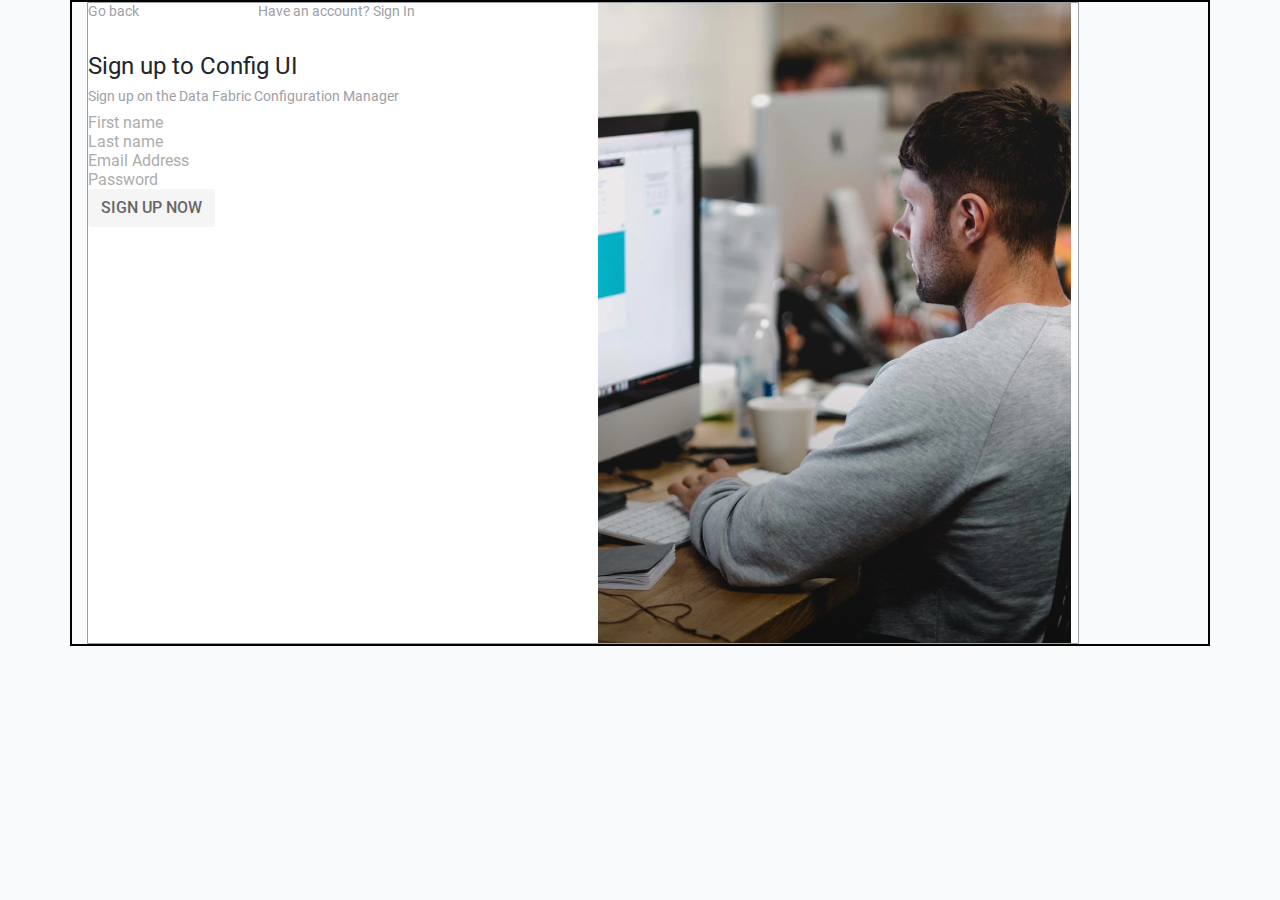
==== authentification.html @ 9f2aecda "auth" ====
<!DOCTYPE html>
<html dir="ltr" lang="en">

<head>
	<title>Authentification</title>
	<!-- Always force latest IE rendering engine or request Chrome Frame -->
	<meta http-equiv="X-UA-Compatible" content="IE=edge,chrome=1">
	<!-- meta character set -->
	<meta charset="UTF-8" />
	<!-- Mobile Specific Meta -->
	<meta name="viewport" content="width=device-width, initial-scale=1, shrink-to-fit=no">
	<!-- Meta Description, Keywords and Author -->
	<meta name="Keywords" content="">
	<meta name="author" content="">
	<meta name="Description" content="">

	<!-- Stylesheet
	================================================== -->
	<link rel="stylesheet" href="./assets/css/style.css">

	<!-- Favicon
	================================================== -->
	<!-- <link rel="shortcut icon" href="./assets/img/logo/favicon.ico"> -->

</head>
<body class="container">
	<section id="authentification">
		<div class="row justify-content-center">
			<div class="col-md-6 col-sm-12">
				<div class="row">
					<h6 class="col-md-4 col-sm-12">Go back</h6>
					<h6 class="col-md-8 col-sm-12">Have an account? Sign In</h6>
				</div>
				<div>
					<h1>Sign up to Config UI</h1>
					<h6>Sign up on the  Data Fabric Configuration Manager</h6>
				</div>
				<form  action="http://127.0.0.1:5500/profil.html">
					<div>
						<input type="text" name="first-name" id="First-name" placeholder="First name">
						<label for="First-name"></label>
					</div>
					<div>
						<input type="text" name="last-name" id="Last-name" placeholder="Last name">
						<label for="Last-name"></label>
					</div>
					<div>
						<input type="text" name="email-address" id="Email-Address" placeholder="Email Address">
						<label for="Email-Address"></label>
					</div>
					<div>
						<input type="text" name="password" id="Password" placeholder="Password">
						<label for="Password"></label>
					</div>
					<input class="btn" type="submit" value="SIGN UP NOW">
				</form>
			</div>
			<div class="col-md-6 col-sm-12">
				<img src="assets/img/auth-image.png" alt="auth-image">
			</div>
		</div>
	</section>
</body>


<!-- Plugins
	================================================== -->

	<!-- jQuery -->
    <script src="./assets/js/jquery-3.4.1.slim.min.js"></script>
	<!-- Bootstrap -->
	<script src="./assets/js/bootstrap.min.js"></script>
	<!-- Owl Carousel -->
	<script src="./assets/js/owl.carousel.min.js"></script>
	<!-- Application -->
	<script src="./assets/js/main.js"></script>
</body>

</html>
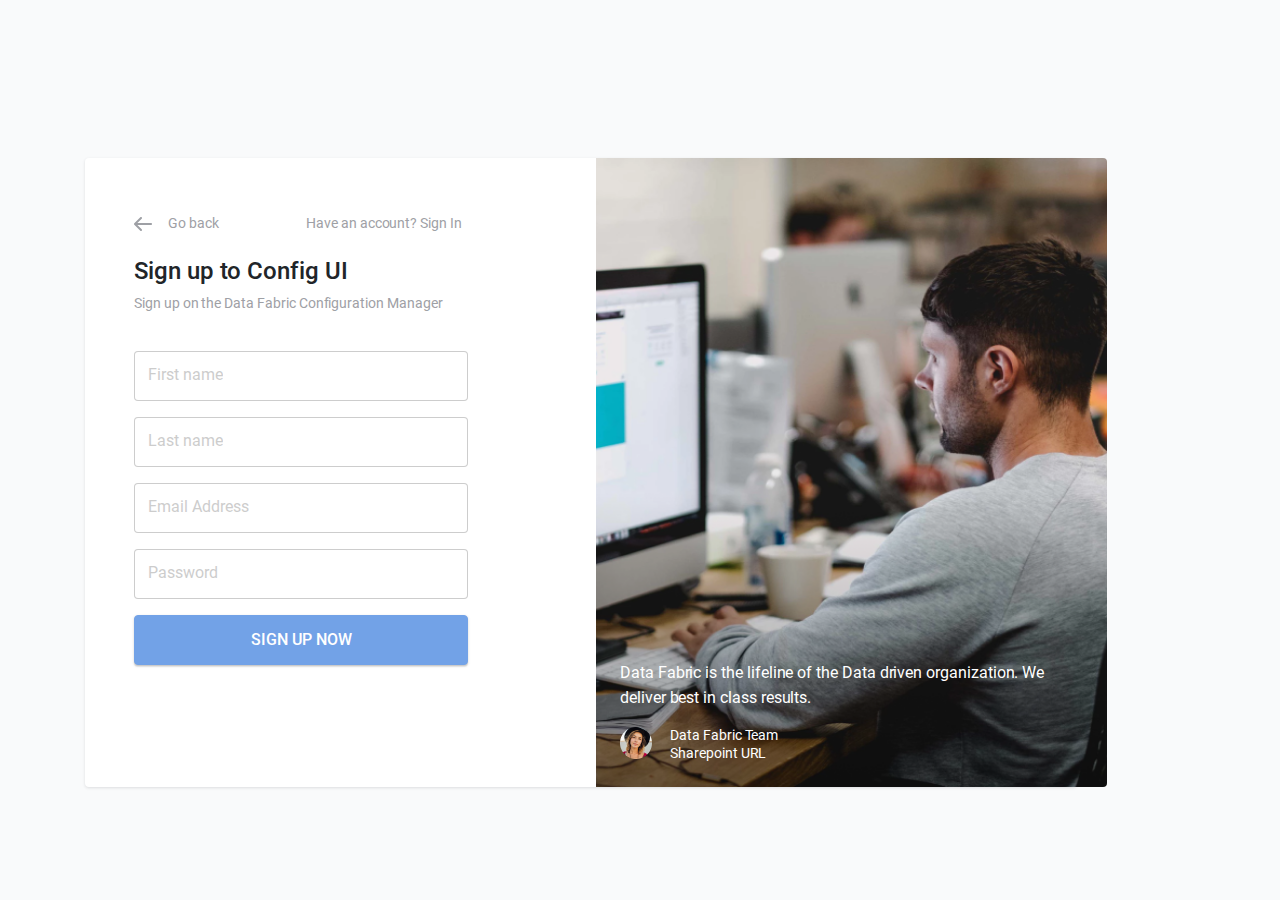
==== commit a30d7b4e: "floating-placeholder" ====
--- a/authentification.html
+++ b/authentification.html
@@ -25,38 +25,50 @@
 </head>
 <body class="container">
 	<section id="authentification">
-		<div class="row justify-content-center">
-			<div class="col-md-6 col-sm-12">
+		<div class="row">
+			<div class="col-md-6 col-sm-12 form-content">
 				<div class="row">
-					<h6 class="col-md-4 col-sm-12">Go back</h6>
-					<h6 class="col-md-8 col-sm-12">Have an account? Sign In</h6>
+					<a href="#" class="col-md-1">
+						<svg width="18" height="14" viewBox="0 0 18 14" fill="none" xmlns="http://www.w3.org/2000/svg">
+							<path d="M0.290001 7.71L6.29 13.71C6.47 13.89 6.72 14 7 14C7.55 14 8 13.55 8 13C8 12.72 7.89 12.47 7.71 12.29L3.41 8L17 8C17.55 8 18 7.55 18 7C18 6.45 17.55 6 17 6L3.41 6L7.7 1.71C7.89 1.53 8 1.28 8 1C8 0.45 7.55 0 7 0C6.72 0 6.47 0.11 6.29 0.29L0.290001 6.29C0.110001 6.47 0 6.72 0 7C0 7.28 0.110001 7.53 0.290001 7.71Z" fill="#9EA0A5"/>
+						</svg>
+					</a>
+					<h5 class="col-md-4 col-sm-12">Go back</h5>
+					<h5 class="col-md-7 col-sm-12">Have an account? <a href="#">Sign In</a></h5>
 				</div>
 				<div>
 					<h1>Sign up to Config UI</h1>
-					<h6>Sign up on the  Data Fabric Configuration Manager</h6>
+					<h5 class="sign-up">Sign up on the  Data Fabric Configuration Manager</h5>
 				</div>
-				<form  action="http://127.0.0.1:5500/profil.html">
-					<div>
+				<form id="form">
+					<div class="floating-placeholder">
 						<input type="text" name="first-name" id="First-name" placeholder="First name">
 						<label for="First-name"></label>
 					</div>
-					<div>
+					<div class="floating-placeholder">
 						<input type="text" name="last-name" id="Last-name" placeholder="Last name">
 						<label for="Last-name"></label>
 					</div>
-					<div>
+					<div class="floating-placeholder">
 						<input type="text" name="email-address" id="Email-Address" placeholder="Email Address">
 						<label for="Email-Address"></label>
 					</div>
-					<div>
+					<div class="floating-placeholder">
 						<input type="text" name="password" id="Password" placeholder="Password">
 						<label for="Password"></label>
 					</div>
 					<input class="btn" type="submit" value="SIGN UP NOW">
 				</form>
 			</div>
-			<div class="col-md-6 col-sm-12">
+			<div class="col-md-6 col-sm-12 image">
 				<img src="assets/img/auth-image.png" alt="auth-image">
+				<div class= "description">
+					<p>Data Fabric is the lifeline of the Data driven organization. We deliver best in class results.</p>
+					<div class="img-desc">
+						<img src="/assets/img/girl.png" alt="girl-img">
+						<div class="title-desc"><p>Data Fabric Team </p><p>Sharepoint URL</p></div>
+					</div>
+				</div>
 			</div>
 		</div>
 	</section>
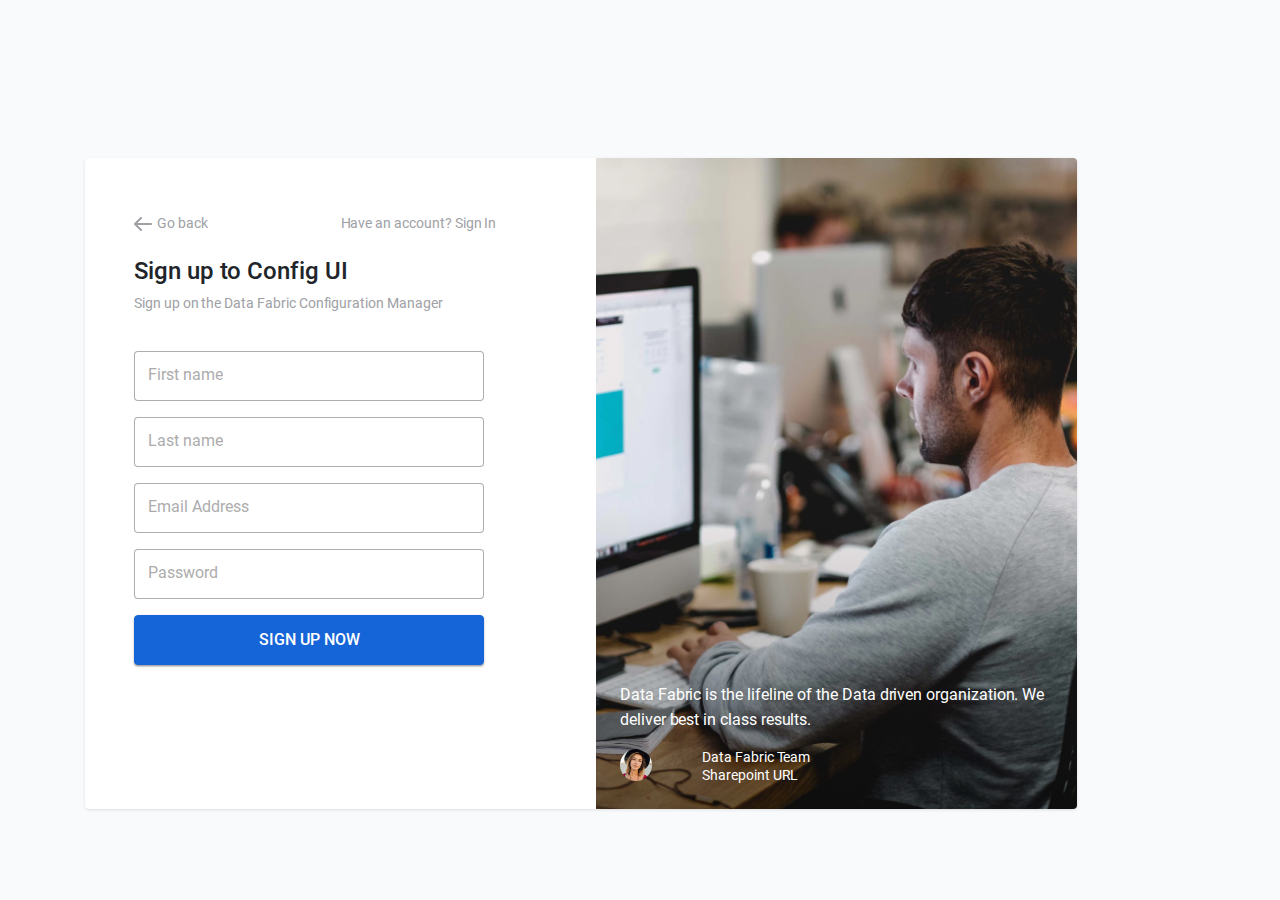
==== commit 1669773a: "inputs" ====
--- a/authentification.html
+++ b/authentification.html
@@ -27,20 +27,22 @@
 	<section id="authentification">
 		<div class="row">
 			<div class="col-md-6 col-sm-12 form-content">
-				<div class="row">
-					<a href="#" class="col-md-1">
-						<svg width="18" height="14" viewBox="0 0 18 14" fill="none" xmlns="http://www.w3.org/2000/svg">
-							<path d="M0.290001 7.71L6.29 13.71C6.47 13.89 6.72 14 7 14C7.55 14 8 13.55 8 13C8 12.72 7.89 12.47 7.71 12.29L3.41 8L17 8C17.55 8 18 7.55 18 7C18 6.45 17.55 6 17 6L3.41 6L7.7 1.71C7.89 1.53 8 1.28 8 1C8 0.45 7.55 0 7 0C6.72 0 6.47 0.11 6.29 0.29L0.290001 6.29C0.110001 6.47 0 6.72 0 7C0 7.28 0.110001 7.53 0.290001 7.71Z" fill="#9EA0A5"/>
-						</svg>
-					</a>
-					<h5 class="col-md-4 col-sm-12">Go back</h5>
-					<h5 class="col-md-7 col-sm-12">Have an account? <a href="#">Sign In</a></h5>
+				<div class="row justify-content-between">
+					<div class="col-6 row">
+						<a href="#" class="col-1 ">
+							<svg width="18" height="14" viewBox="0 0 18 14" fill="none" xmlns="http://www.w3.org/2000/svg">
+								<path d="M0.290001 7.71L6.29 13.71C6.47 13.89 6.72 14 7 14C7.55 14 8 13.55 8 13C8 12.72 7.89 12.47 7.71 12.29L3.41 8L17 8C17.55 8 18 7.55 18 7C18 6.45 17.55 6 17 6L3.41 6L7.7 1.71C7.89 1.53 8 1.28 8 1C8 0.45 7.55 0 7 0C6.72 0 6.47 0.11 6.29 0.29L0.290001 6.29C0.110001 6.47 0 6.72 0 7C0 7.28 0.110001 7.53 0.290001 7.71Z" fill="#9EA0A5"/>
+							</svg>
+						</a>
+						<h5 class="pl-2">Go back</h5>
+					</div>
+					<h5 class="col-6">Have an account? <a href="#">Sign In</a></h5>
 				</div>
 				<div>
 					<h1>Sign up to Config UI</h1>
 					<h5 class="sign-up">Sign up on the  Data Fabric Configuration Manager</h5>
 				</div>
-				<form id="form">
+				<form id="my-form" autocomplete="off" action="http://127.0.0.1:5500/pages/profil.html">
 					<div class="floating-placeholder">
 						<input type="text" name="first-name" id="First-name" placeholder="First name">
 						<label for="First-name"></label>
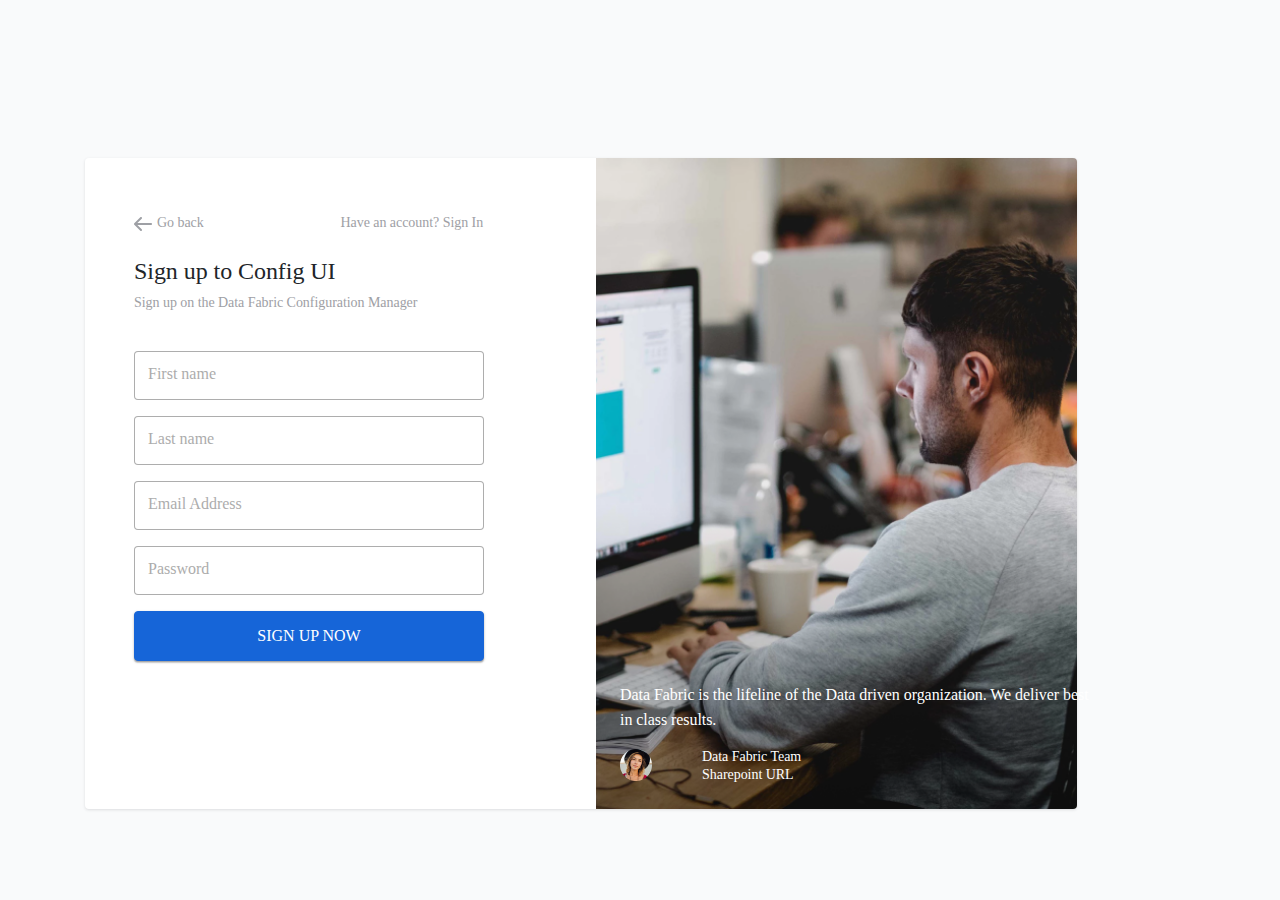
==== commit 4d6bef8b: "no-container-fixed-top" ====
--- a/authentification.html
+++ b/authentification.html
@@ -16,13 +16,14 @@
 
 	<!-- Stylesheet
 	================================================== -->
-	<link rel="stylesheet" href="./assets/css/style.css">
+	<link rel="stylesheet" href="./assets/css/sign-in/style.css">
 
 	<!-- Favicon
 	================================================== -->
 	<!-- <link rel="shortcut icon" href="./assets/img/logo/favicon.ico"> -->
 
 </head>
+<!-- I sould add border-bottom below the sign in - I should add verification before submit -->
 <body class="container">
 	<section id="authentification">
 		<div class="row">
@@ -42,7 +43,7 @@
 					<h1>Sign up to Config UI</h1>
 					<h5 class="sign-up">Sign up on the  Data Fabric Configuration Manager</h5>
 				</div>
-				<form id="my-form" autocomplete="off" action="http://127.0.0.1:5500/pages/profil.html">
+				<form id="my-form" autocomplete="off" action="http://127.0.0.1:5500/profil.html">
 					<div class="floating-placeholder">
 						<input type="text" name="first-name" id="First-name" placeholder="First name">
 						<label for="First-name"></label>
@@ -63,11 +64,11 @@
 				</form>
 			</div>
 			<div class="col-md-6 col-sm-12 image">
-				<img src="assets/img/auth-image.png" alt="auth-image">
+				<img src="assets/img/sign-in/auth-image.png" alt="auth-image">
 				<div class= "description">
 					<p>Data Fabric is the lifeline of the Data driven organization. We deliver best in class results.</p>
 					<div class="img-desc">
-						<img src="/assets/img/girl.png" alt="girl-img">
+						<img src="/assets/img/sign-in/girl.png" alt="girl-img">
 						<div class="title-desc"><p>Data Fabric Team </p><p>Sharepoint URL</p></div>
 					</div>
 				</div>
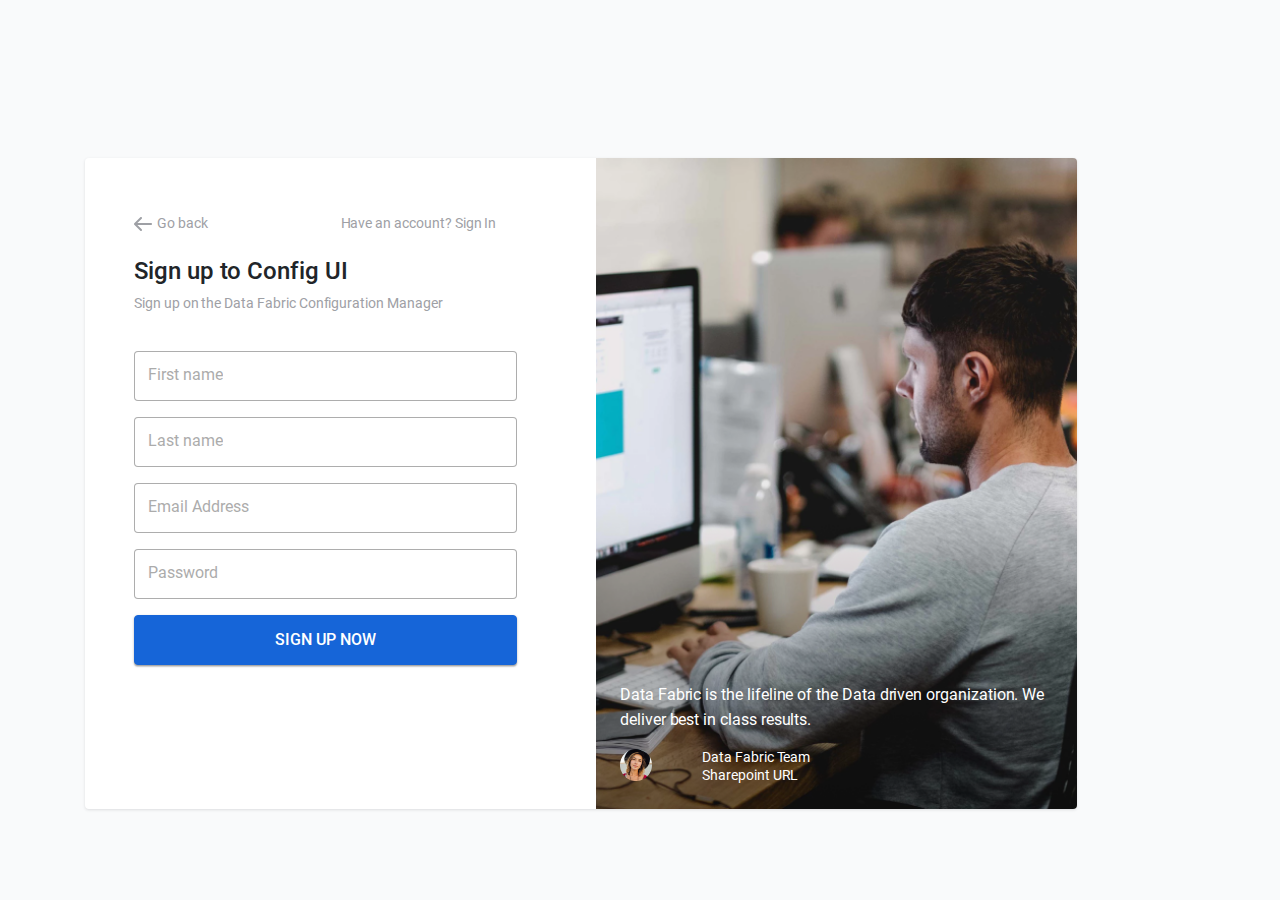
==== commit 48055ba4: "padding" ====
--- a/authentification.html
+++ b/authentification.html
@@ -16,7 +16,7 @@
 
 	<!-- Stylesheet
 	================================================== -->
-	<link rel="stylesheet" href="./assets/css/sign-in/style.css">
+	<link rel="stylesheet" href="./assets/css/style.css">
 
 	<!-- Favicon
 	================================================== -->
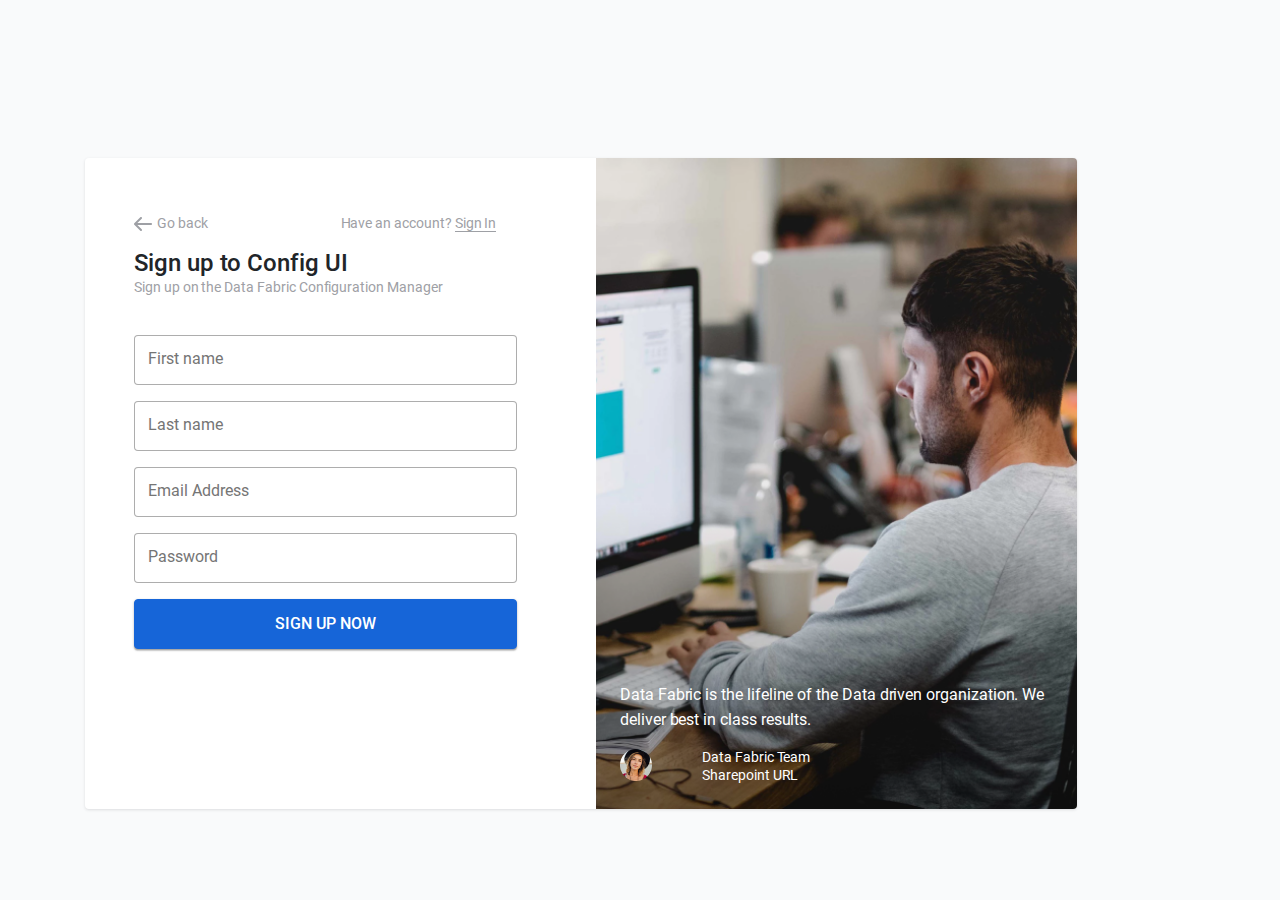
==== commit da8e994e: "form-validation" ====
--- a/authentification.html
+++ b/authentification.html
@@ -23,7 +23,7 @@
 	<!-- <link rel="shortcut icon" href="./assets/img/logo/favicon.ico"> -->
 
 </head>
-<!-- I sould add border-bottom below the sign in - I should add verification before submit -->
+<!-- - I should add verification before submit -->
 <body class="container">
 	<section id="authentification">
 		<div class="row">
@@ -37,30 +37,32 @@
 						</a>
 						<h5 class="pl-2">Go back</h5>
 					</div>
-					<h5 class="col-6">Have an account? <a href="#">Sign In</a></h5>
+					<h5 class="col-6">Have an account? <a class="sign-in" href="#">Sign In</a></h5>
 				</div>
 				<div>
 					<h1>Sign up to Config UI</h1>
 					<h5 class="sign-up">Sign up on the  Data Fabric Configuration Manager</h5>
 				</div>
-				<form id="my-form" autocomplete="off" action="http://127.0.0.1:5500/profil.html">
+				<form id="my-form" method="POST" autocomplete="off" action="http://127.0.0.1:5500/dashboard.html" >
 					<div class="floating-placeholder">
-						<input type="text" name="first-name" id="First-name" placeholder="First name">
+						<input type="text" name="first name" id="first name" placeholder="First name">
 						<label for="First-name"></label>
 					</div>
 					<div class="floating-placeholder">
-						<input type="text" name="last-name" id="Last-name" placeholder="Last name">
+						<input type="text" name="last name" id="last name" placeholder="Last name">
 						<label for="Last-name"></label>
 					</div>
 					<div class="floating-placeholder">
-						<input type="text" name="email-address" id="Email-Address" placeholder="Email Address">
+						<input type="email" name="email address" id="email address" placeholder="Email Address">
 						<label for="Email-Address"></label>
 					</div>
 					<div class="floating-placeholder">
-						<input type="text" name="password" id="Password" placeholder="Password">
+						<input title="Password must contain at least 6 characters, including UPPER/lowercase and numbers" type="password"
+						pattern="(?=.*\d)(?=.*[a-z])(?=.*[A-Z]).{6,}" type="password" name="password" id="password" placeholder="Password" onchange="
+						this.setCustomValidity(this.validity.patternMismatch ? this.title : '');">
 						<label for="Password"></label>
 					</div>
-					<input class="btn" type="submit" value="SIGN UP NOW">
+					<input class="btn" type="submit" id="submit" value="SIGN UP NOW">
 				</form>
 			</div>
 			<div class="col-md-6 col-sm-12 image">
